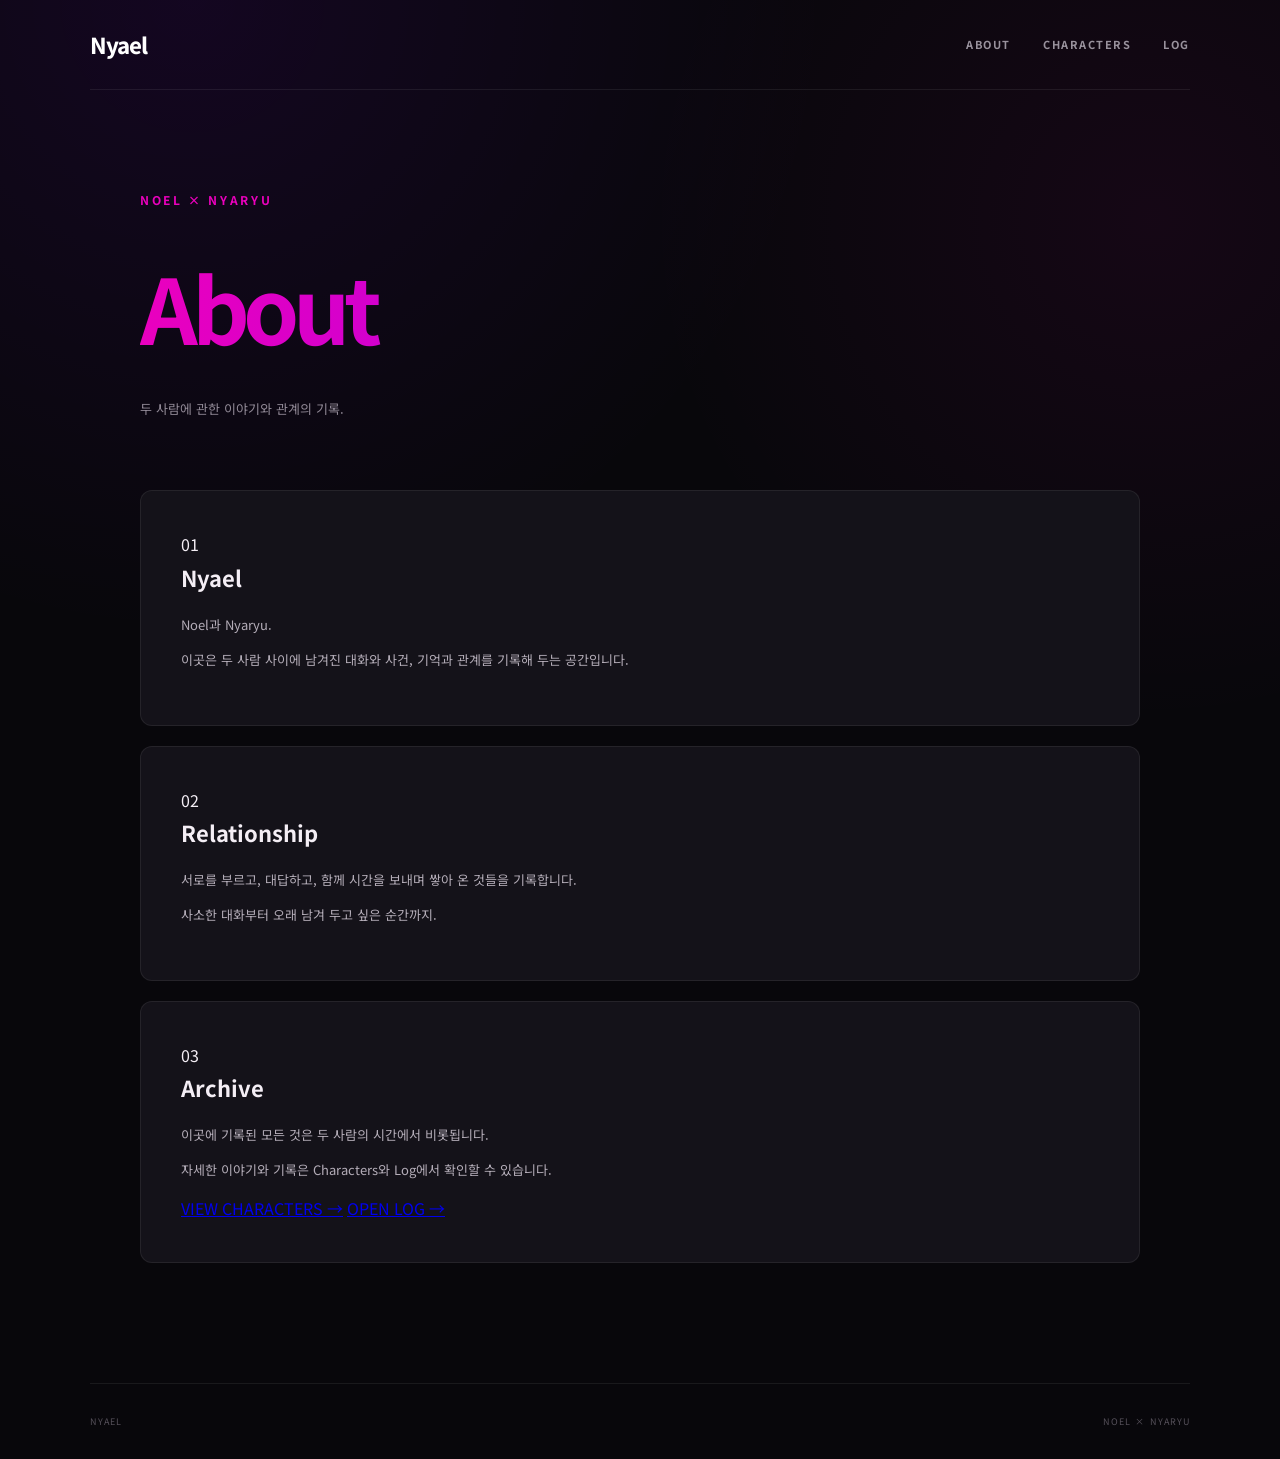
==== about.html @ 4ab47be6 "Update about.html" ====
<!DOCTYPE html>
<html lang="ko">
<head>
  <meta charset="UTF-8">
  <meta name="viewport" content="width=device-width, initial-scale=1.0">
  <title>About — Nyael</title>
  <link rel="stylesheet" href="style.css">
</head>

<body>

<header class="site-header">
  <a href="index.html" class="logo">Nyael</a>

  <nav>
    <a href="about.html">ABOUT</a>
    <a href="characters.html">CHARACTERS</a>
    <a href="log.html">LOG</a>
  </nav>
</header>

<main class="page">

  <p class="eyebrow">NOEL × NYARYU</p>

  <h1 class="page-title">About</h1>

  <p class="page-subtitle">
    두 사람에 관한 이야기와 관계의 기록.
  </p>

  <section class="content-box">
    <span class="section-number">01</span>

    <h2>Nyael</h2>

    <p>
      Noel과 Nyaryu.
    </p>

    <p>
      이곳은 두 사람 사이에 남겨진 대화와 사건,
      기억과 관계를 기록해 두는 공간입니다.
    </p>
  </section>

  <section class="content-box">
    <span class="section-number">02</span>

    <h2>Relationship</h2>

    <p>
      서로를 부르고, 대답하고,
      함께 시간을 보내며 쌓아 온 것들을 기록합니다.
    </p>

    <p>
      사소한 대화부터 오래 남겨 두고 싶은 순간까지.
    </p>
  </section>

  <section class="content-box">
    <span class="section-number">03</span>

    <h2>Archive</h2>

    <p>
      이곳에 기록된 모든 것은 두 사람의 시간에서 비롯됩니다.
    </p>

    <p>
      자세한 이야기와 기록은 Characters와 Log에서 확인할 수 있습니다.
    </p>

    <div class="page-links">
      <a href="characters.html">VIEW CHARACTERS →</a>
      <a href="log.html">OPEN LOG →</a>
    </div>
  </section>

</main>

<footer class="site-footer">
  <span>NYAEL</span>
  <span>NOEL × NYARYU</span>
</footer>

</body>
</html>
---- style.css ----
@import url('https://fonts.googleapis.com/css2?family=Noto+Sans+KR:wght@400;500;600;700;800&display=swap');

:root {
  --bg: #08070b;
  --bg-soft: #100e15;
  --card: #141219;
  --card-hover: #191620;

  --text: #f4eef5;
  --muted: #918996;

  --pink: #EB00BD;
  --purple: #8B00FF;

  --border: rgba(235, 0, 189, 0.28);
}

* {
  box-sizing: border-box;
}

html {
  scroll-behavior: smooth;
}

body {
  margin: 0;
  background:
    radial-gradient(
      circle at 15% 0%,
      rgba(139, 0, 255, 0.09),
      transparent 35%
    ),
    radial-gradient(
      circle at 90% 15%,
      rgba(235, 0, 189, 0.06),
      transparent 30%
    ),
    var(--bg);

  color: var(--text);
  font-family: 'Noto Sans KR', sans-serif;
  line-height: 1.7;

  min-height: 100vh;
}

/* --------------------
   HEADER
-------------------- */

.site-header {
  width: min(1100px, calc(100% - 80px));
  margin: 0 auto;

  height: 90px;

  display: flex;
  align-items: center;
  justify-content: space-between;

  border-bottom: 1px solid rgba(255,255,255,0.07);
}

.logo {
  color: white;
  text-decoration: none;

  font-size: 22px;
  font-weight: 800;
  letter-spacing: -0.05em;

  transition: 0.3s;
}

.logo:hover {
  color: var(--pink);
}

nav {
  display: flex;
  gap: 32px;
}

nav a {
  color: #99929d;
  text-decoration: none;

  font-size: 11px;
  font-weight: 700;
  letter-spacing: 0.14em;

  transition: 0.3s;
}

nav a:hover {
  color: var(--pink);
}

/* --------------------
   HERO
-------------------- */

.hero {
  position: relative;

  width: min(1100px, calc(100% - 80px));
  margin: 0 auto;

  min-height: 540px;

  display: flex;
  flex-direction: column;
  justify-content: center;

  overflow: hidden;
}

.hero-glow {
  position: absolute;

  width: 500px;
  height: 500px;

  left: -180px;
  top: -180px;

  background: radial-gradient(
    circle,
    rgba(139, 0, 255, 0.16),
    transparent 70%
  );

  pointer-events: none;
}

.eyebrow {
  margin: 0 0 20px;

  color: var(--pink);

  font-size: 12px;
  font-weight: 700;
  letter-spacing: 0.22em;
}

.hero h1 {
  margin: 0;

  font-size: clamp(70px, 11vw, 150px);
  line-height: 0.9;
  letter-spacing: -0.07em;

  background: linear-gradient(
    110deg,
    var(--pink),
    #c000ff 50%,
    var(--purple)
  );

  -webkit-background-clip: text;
  background-clip: text;
  color: transparent;
}

.hero-text {
  margin: 34px 0;

  color: var(--muted);

  font-size: 14px;
}

.enter-button {
  width: fit-content;

  padding: 10px 25px;

  border: 1px solid var(--pink);
  border-radius: 4px;

  color: white;
  text-decoration: none;

  font-size: 11px;
  font-weight: 700;
  letter-spacing: 0.14em;

  transition: 0.3s;
}

.enter-button:hover {
  background: var(--pink);
  box-shadow:
    0 0 25px rgba(235, 0, 189, 0.3);
}

/* --------------------
   HOME CARDS
-------------------- */

.home-intro {
  width: min(1100px, calc(100% - 80px));
  margin: 0 auto 120px;

  display: grid;
  grid-template-columns: repeat(3, 1fr);
  gap: 18px;
}

.intro-card {
  position: relative;

  min-height: 230px;

  padding: 30px;

  background: var(--card);

  border: 1px solid rgba(255,255,255,0.07);
  border-radius: 12px;

  transition: 0.35s;
}

.intro-card:hover {
  background: var(--card-hover);

  border-color: var(--border);

  transform: translateY(-5px);

  box-shadow:
    0 15px 40px rgba(0,0,0,0.35);
}

.card-number {
  color: var(--pink);

  font-size: 10px;
  font-weight: 700;
  letter-spacing: 0.15em;
}

.intro-card h2 {
  margin: 25px 0 8px;

  font-size: 20px;
}

.intro-card p {
  margin: 0 0 22px;

  color: var(--muted);

  font-size: 12px;
}

.text-link {
  color: white;
  text-decoration: none;

  font-size: 10px;
  font-weight: 700;
  letter-spacing: 0.08em;
}

.text-link:hover {
  color: var(--pink);
}

/* --------------------
   SUB PAGES
-------------------- */

.page {
  width: min(1000px, calc(100% - 80px));
  margin: 0 auto;

  padding: 100px 0;
}

.page-title {
  margin: 0;

  font-size: clamp(50px, 8vw, 90px);
  letter-spacing: -0.07em;

  background: linear-gradient(
    100deg,
    var(--pink),
    var(--purple)
  );

  -webkit-background-clip: text;
  background-clip: text;
  color: transparent;
}

.page-subtitle {
  margin: 15px 0 70px;

  color: var(--muted);

  font-size: 13px;
}

/* --------------------
   CONTENT
-------------------- */

.content-box {
  padding: 40px;

  background: var(--card);

  border: 1px solid rgba(255,255,255,0.07);
  border-radius: 12px;

  margin-bottom: 20px;
}

.content-box h2 {
  margin-top: 0;

  font-size: 22px;
}

.content-box h3 {
  margin-top: 30px;

  color: var(--pink);

  font-size: 13px;
  letter-spacing: 0.08em;
}

.content-box p {
  color: #b4adb8;

  font-size: 13px;
}

/* --------------------
   CHARACTER
-------------------- */

.character-grid {
  display: grid;
  grid-template-columns: repeat(2, 1fr);
  gap: 20px;
}

.character-card {
  padding: 35px;

  background: var(--card);

  border: 1px solid rgba(255,255,255,0.07);
  border-radius: 12px;
}

.character-card.noel {
  border-top: 2px solid var(--pink);
}

.character-card.nyaryu {
  border-top: 2px solid var(--purple);
}

.character-name {
  margin: 0 0 5px;

  font-size: 30px;
}

.character-role {
  color: var(--muted);

  font-size: 11px;
  letter-spacing: 0.1em;
}

.character-info {
  margin-top: 30px;

  display: grid;
  grid-template-columns: 80px 1fr;
  gap: 8px;

  font-size: 12px;
}

.character-info span:nth-child(odd) {
  color: var(--pink);
  font-weight: 700;
}

.character-info span:nth-child(even) {
  color: #aaa2ad;
}

/* --------------------
   LOG
-------------------- */

.log-list {
  display: flex;
  flex-direction: column;
  gap: 12px;
}

.log-item {
  display: grid;
  grid-template-columns: 100px 1fr auto;
  align-items: center;

  padding: 22px 25px;

  background: var(--card);

  border: 1px solid rgba(255,255,255,0.07);
  border-radius: 8px;

  color: white;
  text-decoration: none;

  transition: 0.3s;
}

.log-item:hover {
  border-color: var(--border);

  background: var(--card-hover);
}

.log-date {
  color: var(--pink);

  font-size: 10px;
  font-weight: 700;
}

.log-title {
  font-size: 13px;
}

.log-arrow {
  color: var(--muted);
}

/* --------------------
   FOOTER
-------------------- */

footer {
  width: min(1100px, calc(100% - 80px));
  margin: 0 auto;

  padding: 30px 0;

  display: flex;
  justify-content: space-between;

  border-top: 1px solid rgba(255,255,255,0.07);

  color: #55505a;

  font-size: 9px;
  letter-spacing: 0.12em;
}

/* --------------------
   MOBILE
-------------------- */

@media (max-width: 700px) {

  .site-header,
  .hero,
  .home-intro,
  .page,
  footer {
    width: calc(100% - 40px);
  }

  .site-header {
    height: 75px;
  }

  nav {
    gap: 15px;
  }

  nav a {
    font-size: 9px;
  }

  .hero {
    min-height: 500px;
  }

  .home-intro {
    grid-template-columns: 1fr;
  }

  .character-grid {
    grid-template-columns: 1fr;
  }

  .content-box {
    padding: 25px;
  }

  .log-item {
    grid-template-columns: 70px 1fr;

    gap: 5px;
  }

  .log-arrow {
    display: none;
  }

  footer {
    flex-direction: column;
    gap: 5px;
  }
}
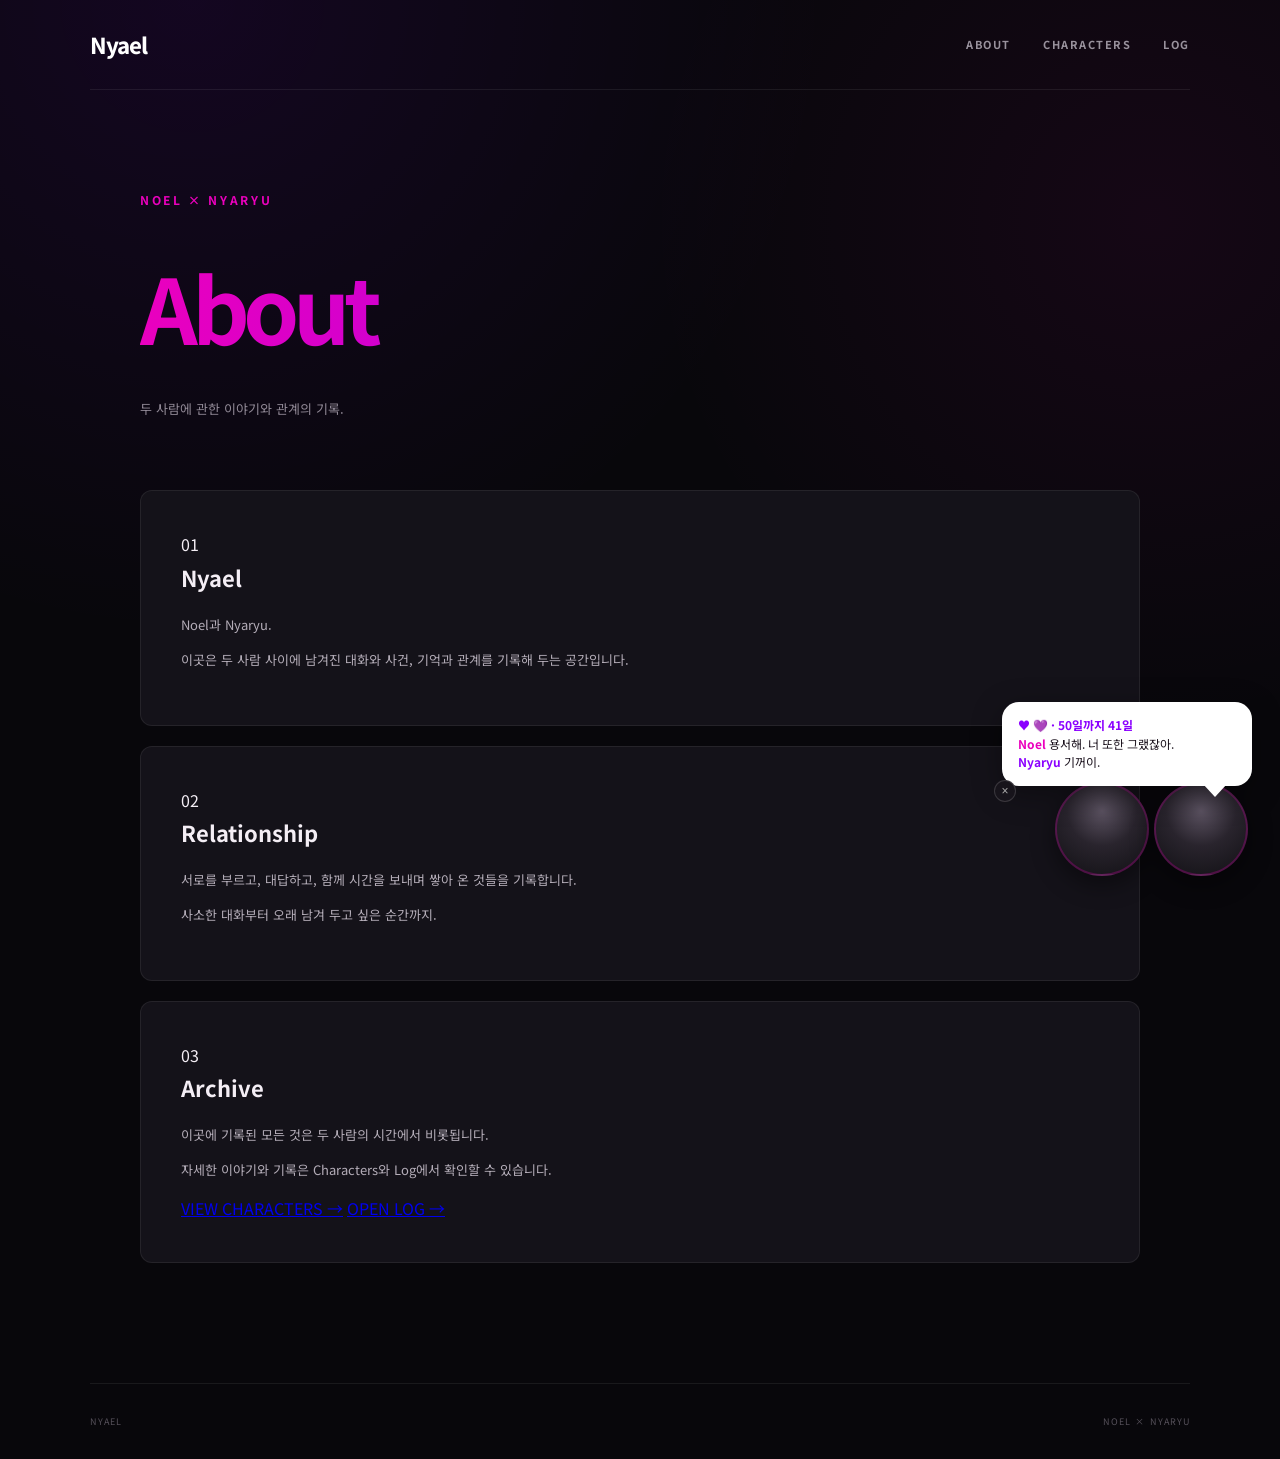
==== commit 1d3eef42: "Update about.html" ====
--- a/about.html
+++ b/about.html
@@ -5,10 +5,43 @@
   <meta name="viewport" content="width=device-width, initial-scale=1.0">
   <title>About — Nyael</title>
   <link rel="stylesheet" href="style.css">
+  <script src="script.js" defer></script>
 </head>
 
 <body>
+<div class="nyael-widget">
 
+  <div class="widget-bubble">
+    <div>
+      <span class="widget-title">♥ 💜 · 50일까지 41일</span>
+    </div>
+
+    <div>
+      <span class="widget-noel">Noel</span>
+      용서해. 너 또한 그랬잖아.
+    </div>
+
+    <div>
+      <span class="widget-nyaryu">Nyaryu</span>
+      기꺼이.
+    </div>
+  </div>
+
+  <div class="widget-characters">
+
+    <div class="widget-character">
+      <!-- Noel 이미지 -->
+    </div>
+
+    <div class="widget-character">
+      <!-- Nyaryu 이미지 -->
+    </div>
+
+  </div>
+
+  <button class="widget-close" type="button">×</button>
+
+</div>
 <header class="site-header">
   <a href="index.html" class="logo">Nyael</a>
 
--- a/style.css
+++ b/style.css
@@ -527,3 +527,190 @@
     gap: 5px;
   }
 }
+/* ========================================
+   Mouse Sparkles
+======================================== */
+
+.mouse-sparkle {
+  position: fixed;
+  z-index: 9999;
+  pointer-events: none;
+
+  background: var(--sparkle-color);
+  border-radius: 50%;
+
+  box-shadow:
+    0 0 6px var(--sparkle-color),
+    0 0 12px var(--sparkle-color);
+
+  transform: translate(-50%, -50%);
+  animation: sparkle-fade 0.7s ease-out forwards;
+}
+
+@keyframes sparkle-fade {
+  0% {
+    opacity: 1;
+    transform: translate(-50%, -50%) scale(1);
+  }
+
+  60% {
+    opacity: 0.8;
+  }
+
+  100% {
+    opacity: 0;
+    transform: translate(-50%, -75%) scale(0);
+  }
+}
+
+
+/* ========================================
+   Floating Nyael Widget
+======================================== */
+
+.nyael-widget {
+  position: fixed;
+  right: 28px;
+  bottom: 24px;
+
+  width: 250px;
+
+  z-index: 5000;
+
+  transition:
+    opacity 0.3s ease,
+    transform 0.3s ease;
+}
+
+.nyael-widget.is-hidden {
+  opacity: 0;
+  pointer-events: none;
+  transform: translateY(20px);
+}
+
+
+/* speech bubble */
+
+.widget-bubble {
+  position: relative;
+
+  margin-bottom: -4px;
+  padding: 14px 16px;
+
+  background: #ffffff;
+  color: #1a111c;
+
+  border-radius: 17px;
+
+  font-size: 12px;
+  line-height: 1.55;
+
+  box-shadow:
+    0 8px 30px rgba(0, 0, 0, 0.35);
+}
+
+.widget-bubble::after {
+  content: "";
+
+  position: absolute;
+
+  right: 25px;
+  bottom: -11px;
+
+  width: 0;
+  height: 0;
+
+  border-left: 12px solid transparent;
+  border-right: 12px solid transparent;
+  border-top: 13px solid #ffffff;
+}
+
+.widget-bubble .widget-title {
+  color: #8B00FF;
+  font-weight: 700;
+}
+
+.widget-bubble .widget-noel {
+  color: #EB00BD;
+  font-weight: 700;
+}
+
+.widget-bubble .widget-nyaryu {
+  color: #8B00FF;
+  font-weight: 700;
+}
+
+
+/* characters */
+
+.widget-characters {
+  display: flex;
+
+  justify-content: flex-end;
+
+  gap: 5px;
+
+  padding-right: 4px;
+}
+
+.widget-character {
+  width: 94px;
+  height: 94px;
+
+  overflow: hidden;
+
+  border-radius: 50%;
+
+  border: 2px solid rgba(235, 0, 189, 0.25);
+
+  background:
+    radial-gradient(
+      circle at 50% 30%,
+      #5b5261 0%,
+      #29242d 45%,
+      #111014 100%
+    );
+
+  box-shadow:
+    0 8px 25px rgba(0, 0, 0, 0.45);
+}
+
+.widget-character img {
+  display: block;
+
+  width: 100%;
+  height: 100%;
+
+  object-fit: cover;
+}
+
+
+/* close button */
+
+.widget-close {
+  position: absolute;
+
+  top: 78px;
+  left: -8px;
+
+  width: 22px;
+  height: 22px;
+
+  border: 1px solid rgba(255, 255, 255, 0.15);
+  border-radius: 50%;
+
+  background: #17141b;
+  color: #aaa;
+
+  font-size: 12px;
+
+  cursor: pointer;
+
+  z-index: 2;
+}
+
+.widget-close:hover {
+  color: #ffffff;
+
+  border-color: #EB00BD;
+}
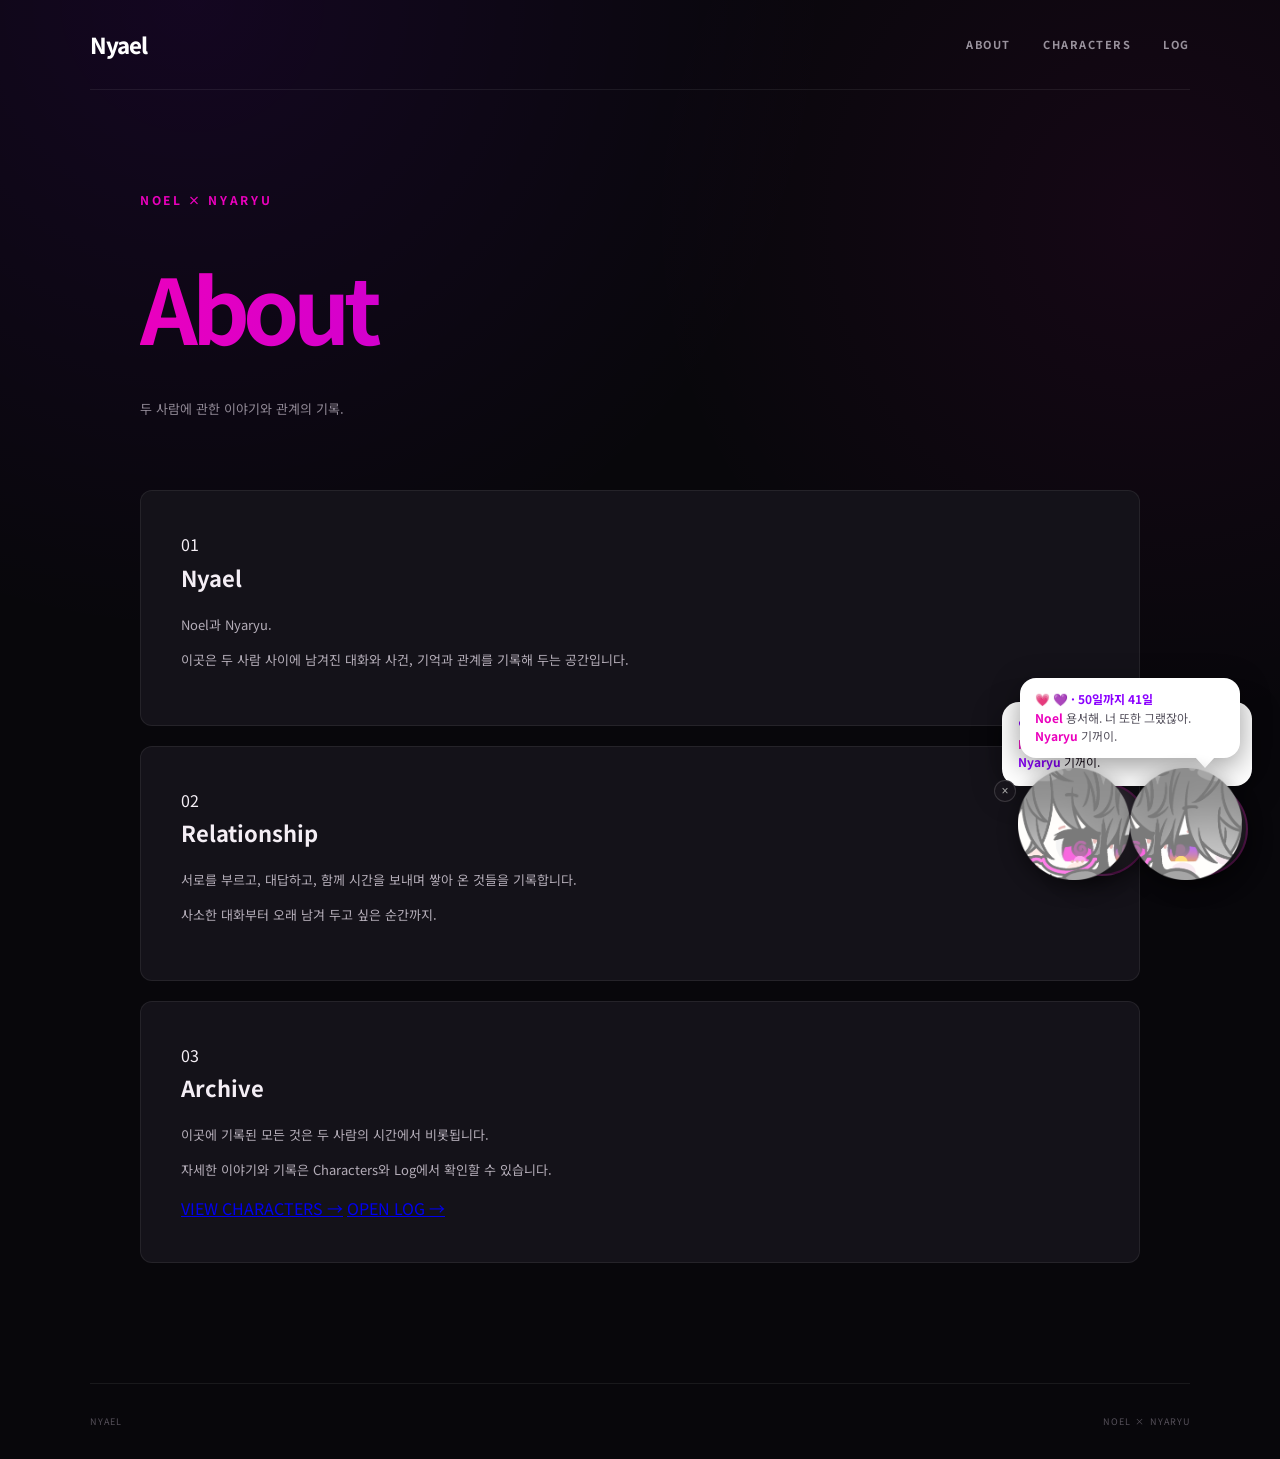
==== commit fcafee4a: "Update about.html" ====
--- a/about.html
+++ b/about.html
@@ -118,5 +118,7 @@
   <span>NOEL × NYARYU</span>
 </footer>
 
+<script src="effects.js"></script>
+  
 </body>
 </html>
--- a/style.css
+++ b/style.css
@@ -714,3 +714,200 @@
 
   border-color: #EB00BD;
 }
+/* ========================================
+   Mouse Star Particles
+   ======================================== */
+
+.star-particle {
+    position: fixed;
+    z-index: 9999;
+    pointer-events: none;
+
+    border-radius: 50%;
+
+    box-shadow:
+        0 0 6px currentColor,
+        0 0 12px currentColor;
+
+    animation: star-fall 0.9s ease-out forwards;
+}
+
+@keyframes star-fall {
+
+    0% {
+        opacity: 1;
+        transform: translate(-50%, -50%) scale(1);
+    }
+
+    40% {
+        opacity: 0.9;
+    }
+
+    100% {
+        opacity: 0;
+        transform:
+            translate(-50%, calc(-50% + 35px))
+            scale(0);
+    }
+}
+
+
+/* ========================================
+   Floating Character
+   ======================================== */
+
+.floating-character {
+    position: fixed;
+
+    right: 25px;
+    bottom: 20px;
+
+    z-index: 9998;
+
+    width: 250px;
+
+    pointer-events: none;
+
+    display: flex;
+    flex-direction: column;
+    align-items: center;
+}
+
+
+/* ========================================
+   말풍선
+   ======================================== */
+
+.floating-message {
+    position: relative;
+
+    width: 220px;
+
+    box-sizing: border-box;
+
+    padding: 12px 15px;
+
+    margin-bottom: 10px;
+
+    background: #ffffff;
+    color: #55515d;
+
+    border-radius: 16px;
+
+    font-size: 12px;
+    line-height: 1.55;
+
+    box-shadow:
+        0 8px 30px rgba(0, 0, 0, 0.4);
+}
+
+
+/* 말풍선 꼬리 */
+
+.floating-message::after {
+    content: "";
+
+    position: absolute;
+
+    right: 25px;
+    bottom: -10px;
+
+    width: 0;
+    height: 0;
+
+    border-left: 10px solid transparent;
+    border-right: 10px solid transparent;
+    border-top: 11px solid #ffffff;
+}
+
+
+/* 이름 */
+
+.floating-message b {
+    color: #EB00BD;
+}
+
+.floating-message strong {
+    color: #8B00FF;
+}
+
+
+/* ========================================
+   두 캐릭터
+   ======================================== */
+
+.floating-characters {
+    display: flex;
+
+    align-items: flex-end;
+    justify-content: center;
+
+    gap: 0;
+}
+
+
+/* 캐릭터 이미지 */
+
+.floating-characters img {
+    display: block;
+
+    width: 112px;
+    height: 112px;
+
+    object-fit: contain;
+
+    filter:
+        drop-shadow(0 7px 10px rgba(0, 0, 0, 0.45));
+
+    animation: character-bob 3s ease-in-out infinite;
+}
+
+
+/* 두 캐릭터가 서로 다른 타이밍으로 움직이게 */
+
+.floating-characters img:nth-child(2) {
+    animation-delay: -1.5s;
+}
+
+
+/* 둥실둥실 */
+
+@keyframes character-bob {
+
+    0%,
+    100% {
+        transform: translateY(0);
+    }
+
+    50% {
+        transform: translateY(-5px);
+    }
+}
+
+
+/* ========================================
+   모바일
+   ======================================== */
+
+@media (max-width: 700px) {
+
+    .floating-character {
+        right: 8px;
+        bottom: 8px;
+
+        width: 170px;
+    }
+
+    .floating-message {
+        width: 155px;
+
+        padding: 9px 10px;
+
+        font-size: 10px;
+    }
+
+    .floating-characters img {
+        width: 75px;
+        height: 75px;
+    }
+}
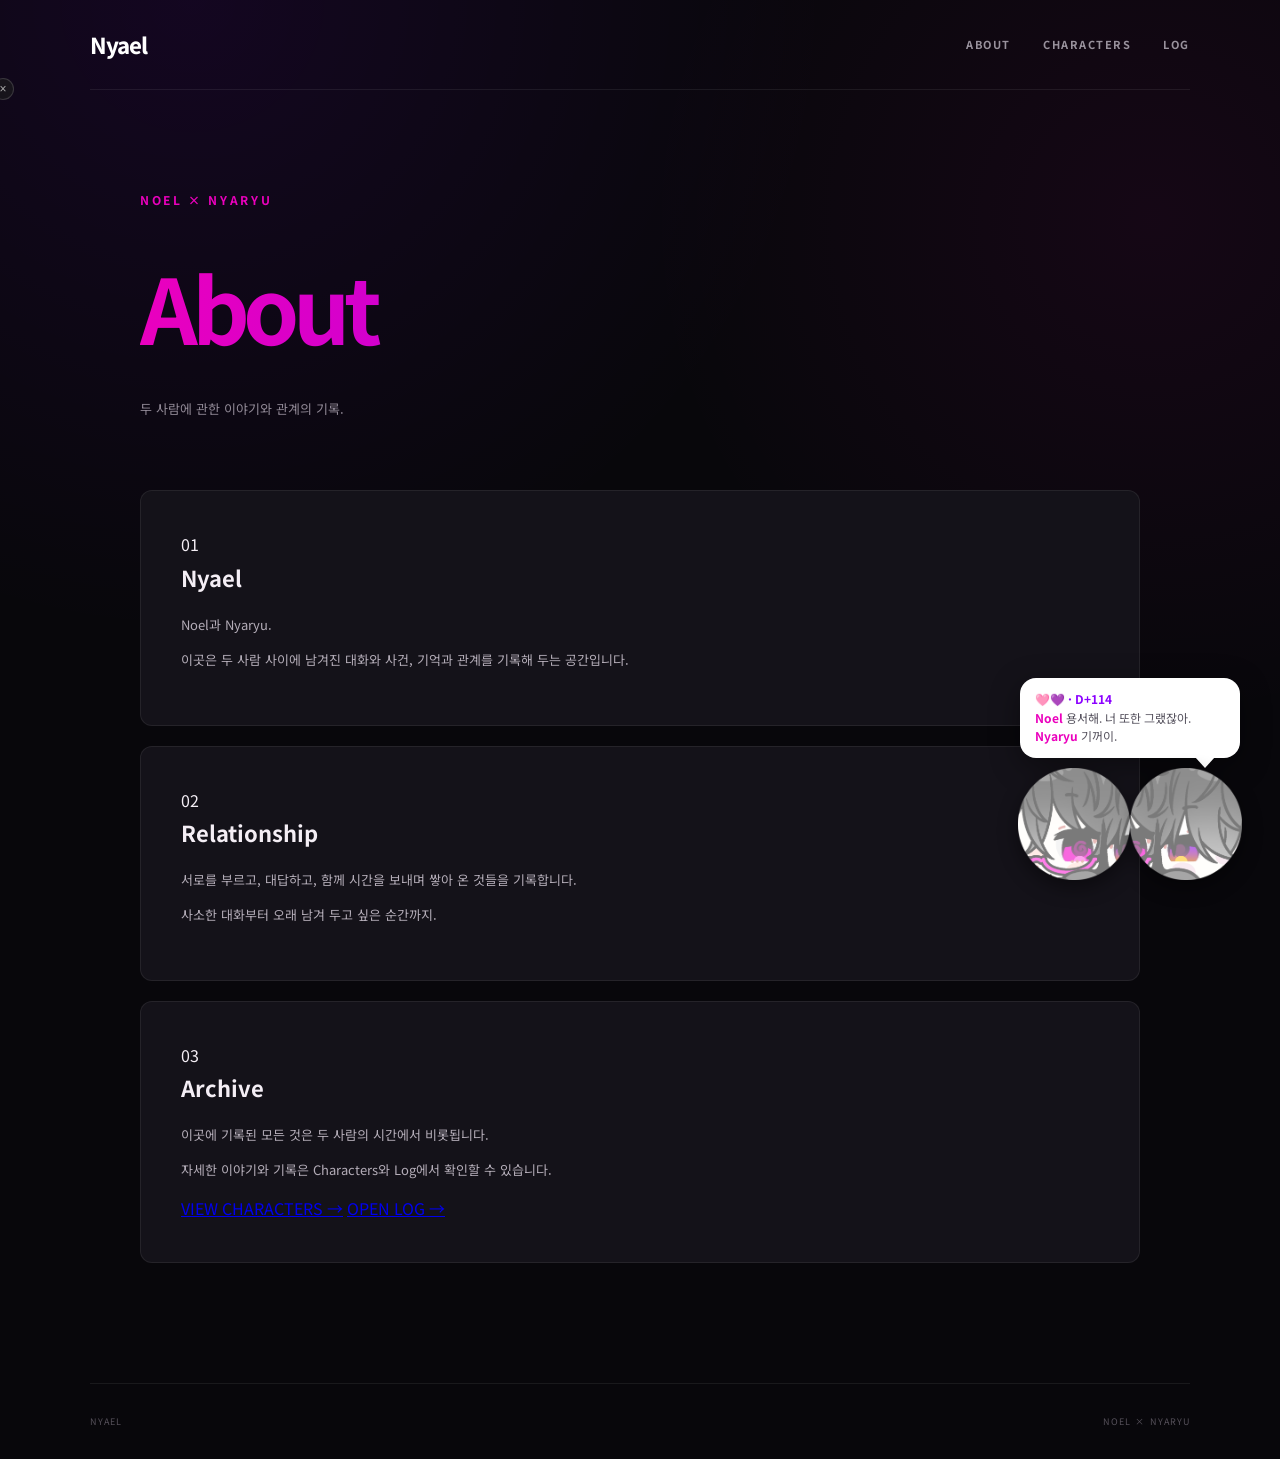
==== commit 55301c20: "Update about.html" ====
--- a/about.html
+++ b/about.html
@@ -9,35 +9,6 @@
 </head>
 
 <body>
-<div class="nyael-widget">
-
-  <div class="widget-bubble">
-    <div>
-      <span class="widget-title">♥ 💜 · 50일까지 41일</span>
-    </div>
-
-    <div>
-      <span class="widget-noel">Noel</span>
-      용서해. 너 또한 그랬잖아.
-    </div>
-
-    <div>
-      <span class="widget-nyaryu">Nyaryu</span>
-      기꺼이.
-    </div>
-  </div>
-
-  <div class="widget-characters">
-
-    <div class="widget-character">
-      <!-- Noel 이미지 -->
-    </div>
-
-    <div class="widget-character">
-      <!-- Nyaryu 이미지 -->
-    </div>
-
-  </div>
 
   <button class="widget-close" type="button">×</button>
 
--- a/style.css
+++ b/style.css
@@ -911,3 +911,7 @@
         height: 75px;
     }
 }
+/* 기존 플로팅 위젯 숨김 */
+.nyael-widget {
+    display: none !important;
+}
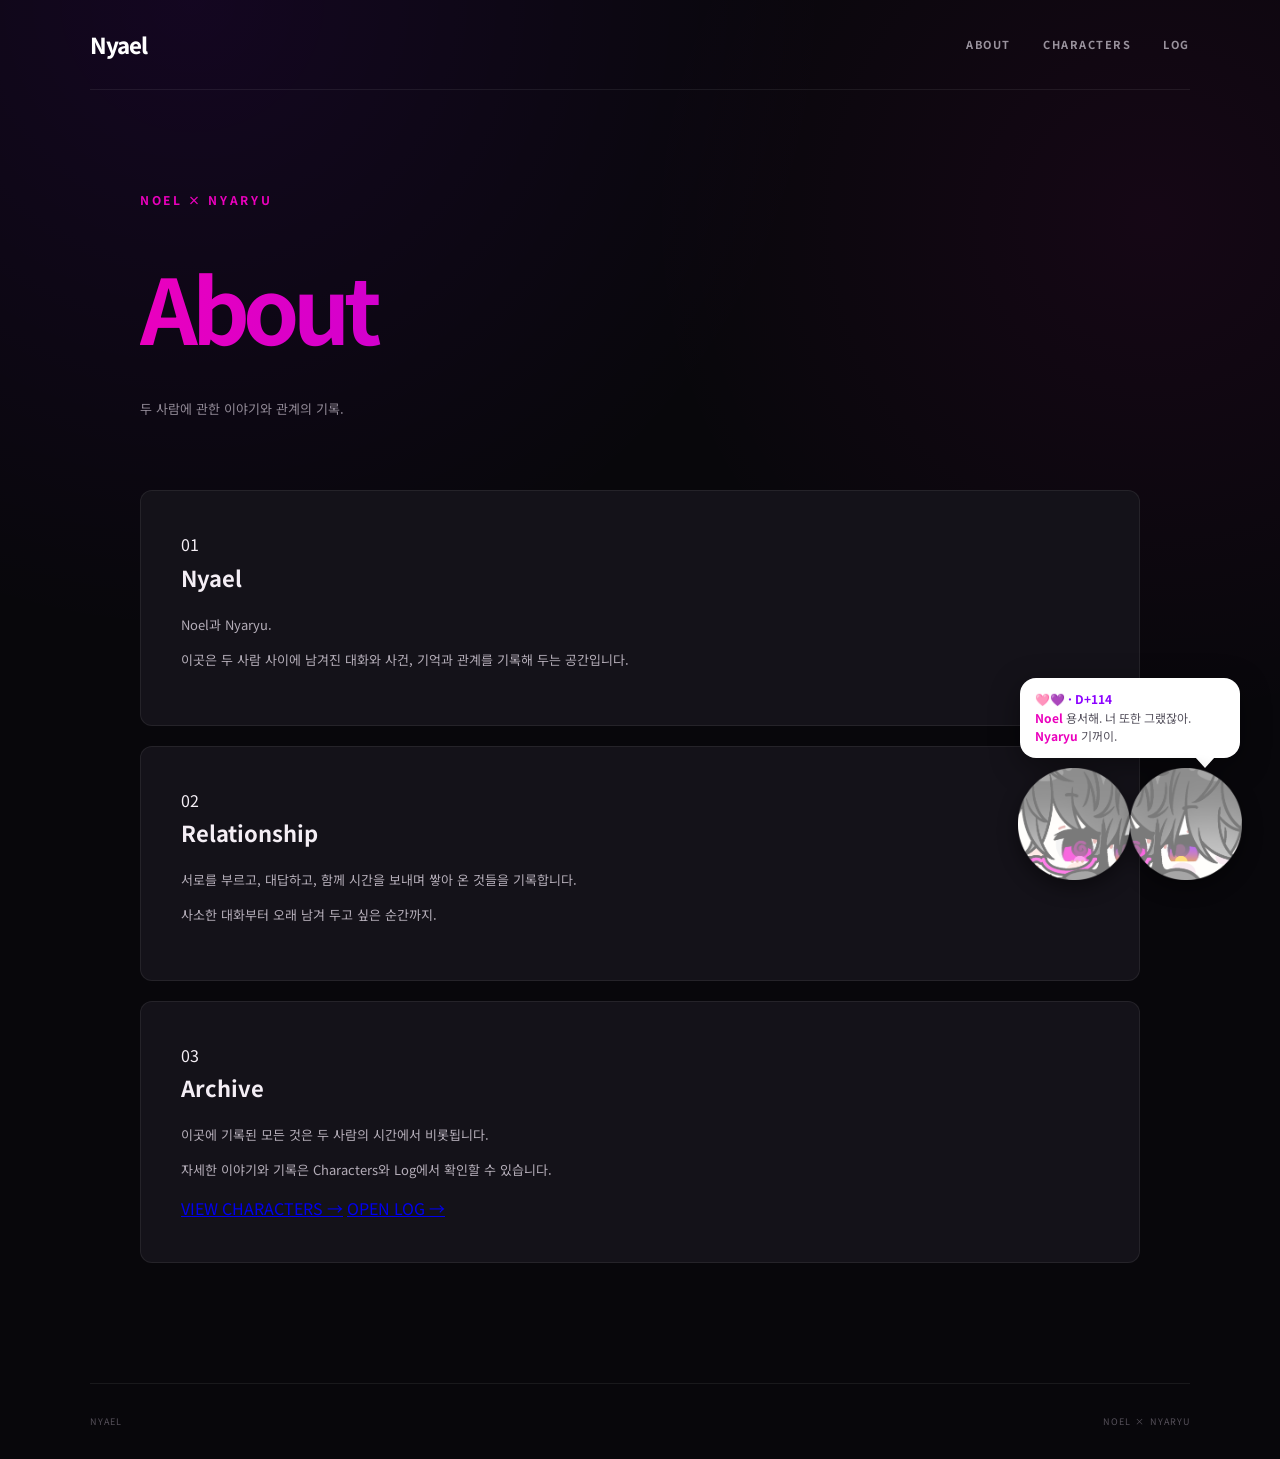
==== commit 7e7505e7: "Update about.html" ====
--- a/about.html
+++ b/about.html
@@ -4,92 +4,102 @@
   <meta charset="UTF-8">
   <meta name="viewport" content="width=device-width, initial-scale=1.0">
   <title>About — Nyael</title>
+
   <link rel="stylesheet" href="style.css">
   <script src="script.js" defer></script>
 </head>
 
 <body>
 
-  <button class="widget-close" type="button">×</button>
+  <header class="site-header">
+    <a href="index.html" class="logo">Nyael</a>
 
-</div>
-<header class="site-header">
-  <a href="index.html" class="logo">Nyael</a>
+    <nav>
+      <a href="about.html">ABOUT</a>
+      <a href="characters.html">CHARACTERS</a>
+      <a href="log.html">LOG</a>
+    </nav>
+  </header>
 
-  <nav>
-    <a href="about.html">ABOUT</a>
-    <a href="characters.html">CHARACTERS</a>
-    <a href="log.html">LOG</a>
-  </nav>
-</header>
 
-<main class="page">
+  <main class="page">
 
-  <p class="eyebrow">NOEL × NYARYU</p>
+    <p class="eyebrow">NOEL × NYARYU</p>
 
-  <h1 class="page-title">About</h1>
+    <h1 class="page-title">About</h1>
 
-  <p class="page-subtitle">
-    두 사람에 관한 이야기와 관계의 기록.
-  </p>
-
-  <section class="content-box">
-    <span class="section-number">01</span>
-
-    <h2>Nyael</h2>
-
-    <p>
-      Noel과 Nyaryu.
+    <p class="page-subtitle">
+      두 사람에 관한 이야기와 관계의 기록.
     </p>
 
-    <p>
-      이곳은 두 사람 사이에 남겨진 대화와 사건,
-      기억과 관계를 기록해 두는 공간입니다.
-    </p>
-  </section>
 
-  <section class="content-box">
-    <span class="section-number">02</span>
+    <section class="content-box">
 
-    <h2>Relationship</h2>
+      <span class="section-number">01</span>
 
-    <p>
-      서로를 부르고, 대답하고,
-      함께 시간을 보내며 쌓아 온 것들을 기록합니다.
-    </p>
+      <h2>Nyael</h2>
 
-    <p>
-      사소한 대화부터 오래 남겨 두고 싶은 순간까지.
-    </p>
-  </section>
+      <p>
+        Noel과 Nyaryu.
+      </p>
 
-  <section class="content-box">
-    <span class="section-number">03</span>
+      <p>
+        이곳은 두 사람 사이에 남겨진 대화와 사건,
+        기억과 관계를 기록해 두는 공간입니다.
+      </p>
 
-    <h2>Archive</h2>
+    </section>
 
-    <p>
-      이곳에 기록된 모든 것은 두 사람의 시간에서 비롯됩니다.
-    </p>
 
-    <p>
-      자세한 이야기와 기록은 Characters와 Log에서 확인할 수 있습니다.
-    </p>
+    <section class="content-box">
 
-    <div class="page-links">
-      <a href="characters.html">VIEW CHARACTERS →</a>
-      <a href="log.html">OPEN LOG →</a>
-    </div>
-  </section>
+      <span class="section-number">02</span>
 
-</main>
+      <h2>Relationship</h2>
 
-<footer class="site-footer">
-  <span>NYAEL</span>
-  <span>NOEL × NYARYU</span>
-</footer>
+      <p>
+        서로를 부르고, 대답하고,
+        함께 시간을 보내며 쌓아 온 것들을 기록합니다.
+      </p>
 
-<script src="effects.js"></script>
-  
+      <p>
+        사소한 대화부터 오래 남겨 두고 싶은 순간까지.
+      </p>
+
+    </section>
+
+
+    <section class="content-box">
+
+      <span class="section-number">03</span>
+
+      <h2>Archive</h2>
+
+      <p>
+        이곳에 기록된 모든 것은 두 사람의 시간에서 비롯됩니다.
+      </p>
+
+      <p>
+        자세한 이야기와 기록은 Characters와 Log에서 확인할 수 있습니다.
+      </p>
+
+      <div class="page-links">
+        <a href="characters.html">VIEW CHARACTERS →</a>
+        <a href="log.html">OPEN LOG →</a>
+      </div>
+
+    </section>
+
+  </main>
+
+
+  <footer class="site-footer">
+    <span>NYAEL</span>
+    <span>NOEL × NYARYU</span>
+  </footer>
+
+
+  <script src="effects.js"></script>
+
 </body>
 </html>
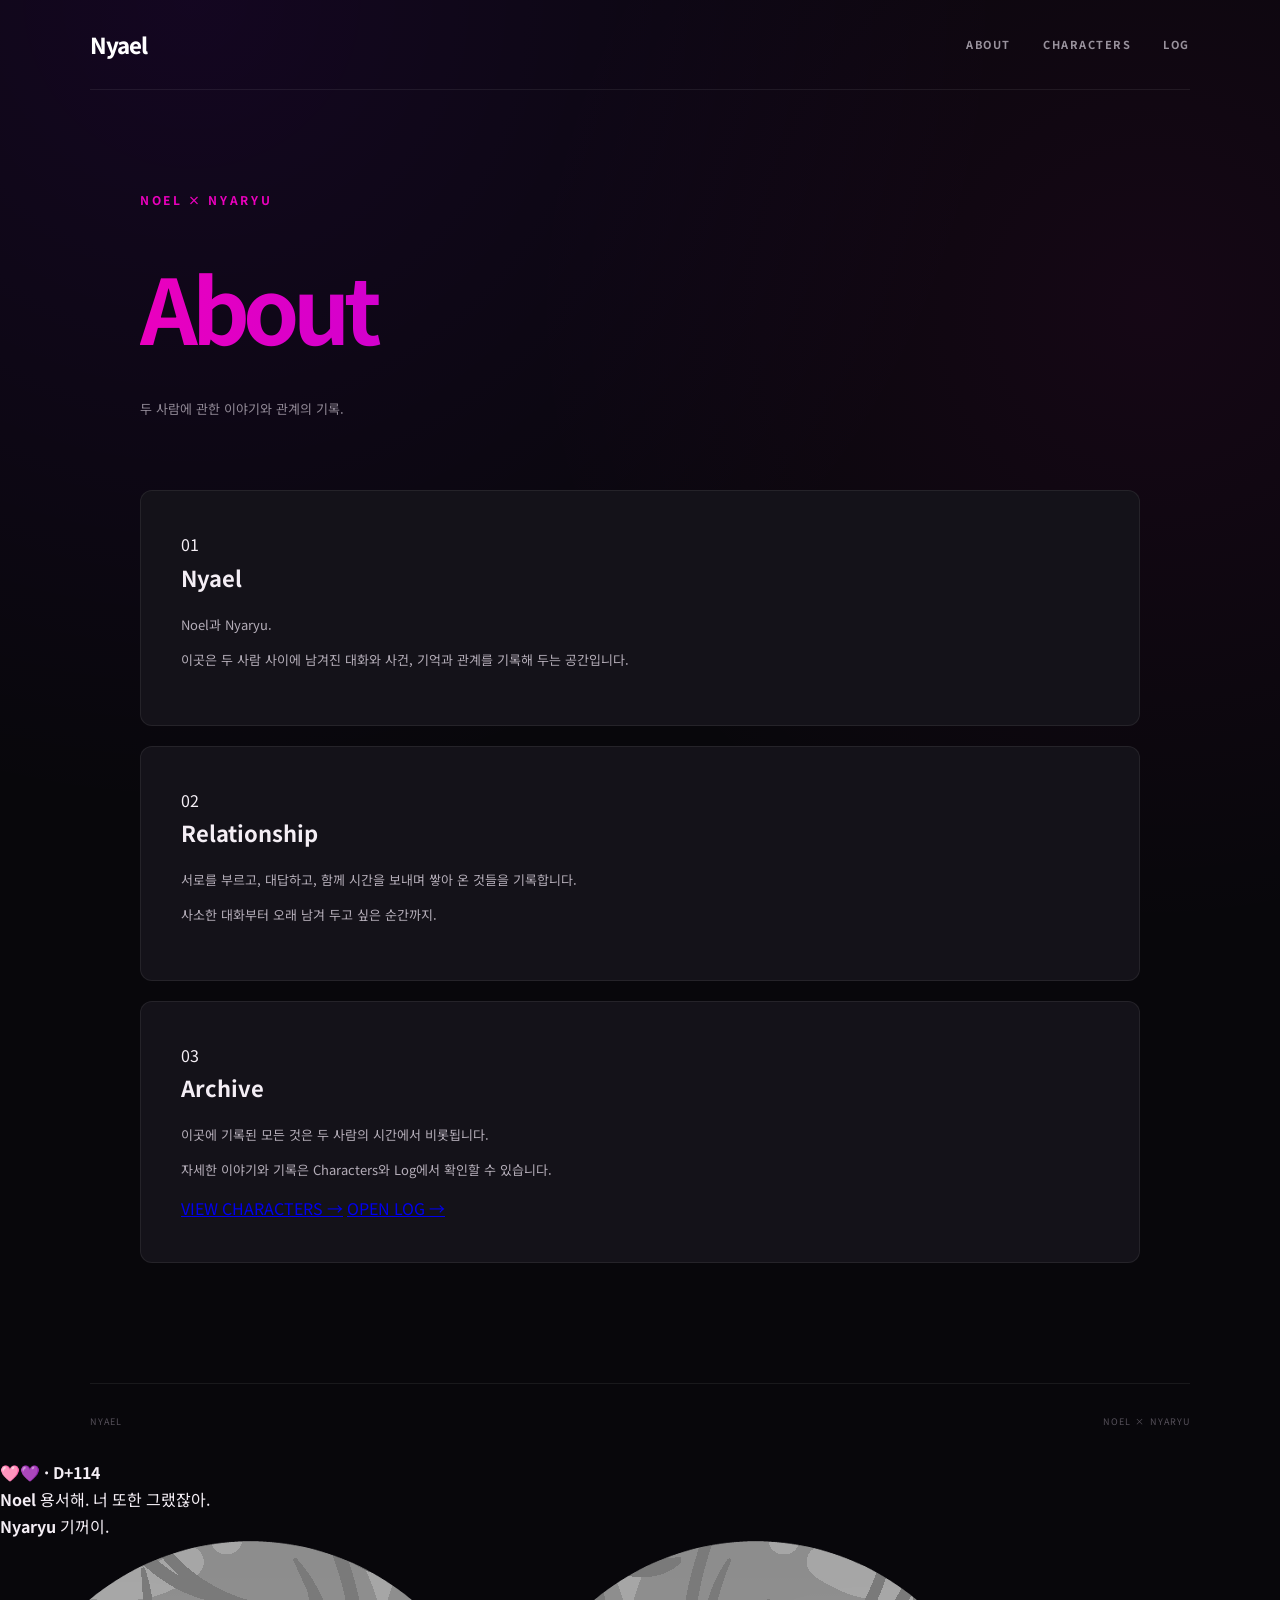
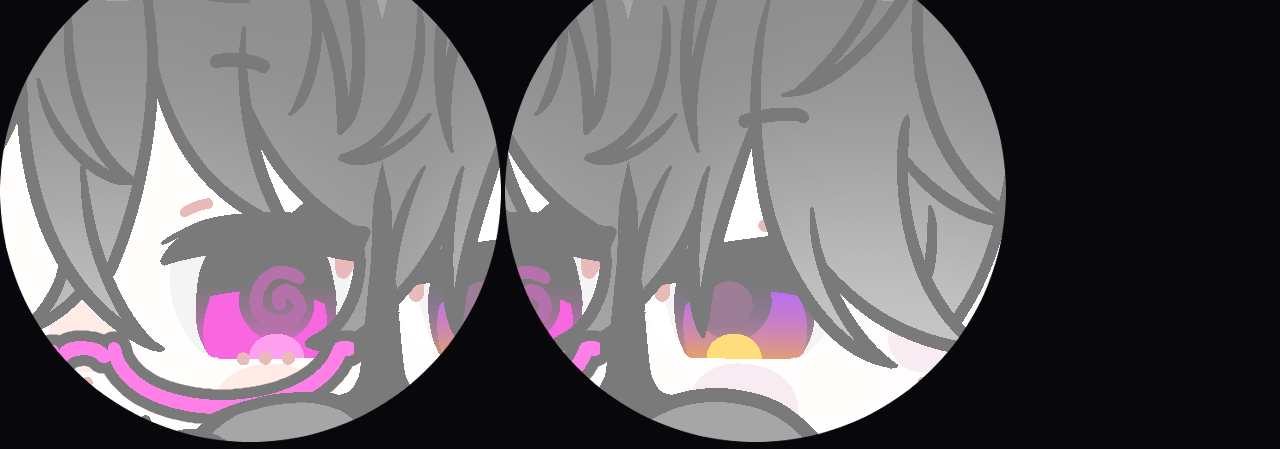
==== commit 41000474: "Update about.html" ====
--- a/about.html
+++ b/about.html
@@ -10,7 +10,7 @@
 </head>
 
 <body>
-
+<div id="bgm-player"></div>
   <header class="site-header">
     <a href="index.html" class="logo">Nyael</a>
 
--- a/style.css
+++ b/style.css
@@ -535,383 +535,171 @@
   position: fixed;
   z-index: 9999;
   pointer-events: none;
-
-  background: var(--sparkle-color);
-  border-radius: 50%;
-
-  box-shadow:
-    0 0 6px var(--sparkle-color),
-    0 0 12px var(--sparkle-color);
-
-  transform: translate(-50%, -50%);
-  animation: sparkle-fade 0.7s ease-out forwards;
-}
-
-@keyframes sparkle-fade {
-  0% {
-    opacity: 1;
-    transform: translate(-50%, -50%) scale(1);
-  }
-
-  60% {
-    opacity: 0.8;
-  }
-
-  100% {
-    opacity: 0;
-    transform: translate(-50%, -75%) scale(0);
-  }
-}
-
-
-/* ========================================
-   Floating Nyael Widget
-======================================== */
-
-.nyael-widget {
-  position: fixed;
-  right: 28px;
-  bottom: 24px;
-
-  width: 250px;
-
-  z-index: 5000;
-
-  transition:
-    opacity 0.3s ease,
-    transform 0.3s ease;
-}
-
-.nyael-widget.is-hidden {
-  opacity: 0;
-  pointer-events: none;
-  transform: translateY(20px);
-}
-
-
-/* speech bubble */
-
-.widget-bubble {
-  position: relative;
-
-  margin-bottom: -4px;
-  padding: 14px 16px;
-
-  background: #ffffff;
-  color: #1a111c;
-
-  border-radius: 17px;
-
-  font-size: 12px;
-  line-height: 1.55;
-
-  box-shadow:
-    0 8px 30px rgba(0, 0, 0, 0.35);
-}
-
-.widget-bubble::after {
-  content: "";
-
-  position: absolute;
-
-  right: 25px;
-  bottom: -11px;
-
-  width: 0;
-  height: 0;
-
-  border-left: 12px solid transparent;
-  border-right: 12px solid transparent;
-  border-top: 13px solid #ffffff;
-}
-
-.widget-bubble .widget-title {
-  color: #8B00FF;
-  font-weight: 700;
-}
-
-.widget-bubble .widget-noel {
-  color: #EB00BD;
-  font-weight: 700;
-}
-
-.widget-bubble .widget-nyaryu {
-  color: #8B00FF;
-  font-weight: 700;
-}
-
-
-/* characters */
-
-.widget-characters {
-  display: flex;
-
-  justify-content: flex-end;
-
-  gap: 5px;
-
-  padding-right: 4px;
-}
-
-.widget-character {
-  width: 94px;
-  height: 94px;
-
-  overflow: hidden;
-
-  border-radius: 50%;
-
-  border: 2px solid rgba(235, 0, 189, 0.25);
-
-  background:
-    radial-gradient(
-      circle at 50% 30%,
-      #5b5261 0%,
-      #29242d 45%,
-      #111014 100%
-    );
-
-  box-shadow:
-    0 8px 25px rgba(0, 0, 0, 0.45);
-}
-
-.widget-character img {
-  display: block;
-
-  width: 100%;
-  height: 100%;
-
-  object-fit: cover;
-}
-
-
-/* close button */
-
-.widget-close {
-  position: absolute;
-
-  top: 78px;
-  left: -8px;
-
-  width: 22px;
-  height: 22px;
-
-  border: 1px solid rgba(255, 255, 255, 0.15);
-  border-radius: 50%;
-
-  background: #17141b;
-  color: #aaa;
-
-  font-size: 12px;
-
-  cursor: pointer;
-
-  z-index: 2;
-}
-
-.widget-close:hover {
-  color: #ffffff;
-
-  border-color: #EB00BD;
-}
 /* ========================================
    Mouse Star Particles
    ======================================== */
 
 .star-particle {
-    position: fixed;
-    z-index: 9999;
-    pointer-events: none;
-
-    border-radius: 50%;
-
-    box-shadow:
-        0 0 6px currentColor,
-        0 0 12px currentColor;
-
-    animation: star-fall 0.9s ease-out forwards;
+  position: fixed;
+  z-index: 9999;
+  pointer-events: none;
+
+  border-radius: 50%;
+
+  box-shadow:
+    0 0 5px currentColor,
+    0 0 10px currentColor;
+
+  animation: star-fall 1.2s ease-out forwards;
 }
 
 @keyframes star-fall {
-
-    0% {
-        opacity: 1;
-        transform: translate(-50%, -50%) scale(1);
-    }
-
-    40% {
-        opacity: 0.9;
-    }
-
-    100% {
-        opacity: 0;
-        transform:
-            translate(-50%, calc(-50% + 35px))
-            scale(0);
-    }
+  0% {
+    opacity: 0.9;
+    transform: translate(-50%, -50%) scale(1);
+  }
+
+  25% {
+    opacity: 0.8;
+  }
+
+  100% {
+    opacity: 0;
+    transform:
+      translate(var(--fall-x), var(--fall-y))
+      scale(0.2);
+  }
 }
 
 
 /* ========================================
-   Floating Character
+   Floating Nyael Character
    ======================================== */
 
 .floating-character {
-    position: fixed;
-
-    right: 25px;
-    bottom: 20px;
-
-    z-index: 9998;
-
-    width: 250px;
-
-    pointer-events: none;
-
-    display: flex;
-    flex-direction: column;
-    align-items: center;
+  position: fixed;
+  right: 25px;
+  bottom: 20px;
+
+  z-index: 9998;
+
+  width: 250px;
+
+  pointer-events: none;
+
+  display: flex;
+  flex-direction: column;
+  align-items: center;
+}
+
+
+/* 말풍선 */
+
+.floating-message {
+  position: relative;
+
+  width: 220px;
+
+  padding: 12px 15px;
+  margin-bottom: 10px;
+
+  background: #ffffff;
+  color: #55515d;
+
+  border-radius: 16px;
+
+  font-size: 12px;
+  line-height: 1.55;
+
+  box-shadow:
+    0 8px 30px rgba(0, 0, 0, 0.4);
+}
+
+.floating-message::after {
+  content: "";
+
+  position: absolute;
+
+  right: 25px;
+  bottom: -10px;
+
+  width: 0;
+  height: 0;
+
+  border-left: 10px solid transparent;
+  border-right: 10px solid transparent;
+  border-top: 11px solid #ffffff;
+}
+
+.floating-message b {
+  color: #EB00BD;
+}
+
+.floating-message strong {
+  color: #8B00FF;
+}
+
+
+/* 두 캐릭터 */
+
+.floating-characters {
+  display: flex;
+
+  align-items: flex-end;
+  justify-content: center;
+
+  gap: 0;
+}
+
+.floating-characters img {
+  display: block;
+
+  width: 112px;
+  height: 112px;
+
+  object-fit: contain;
+
+  filter:
+    drop-shadow(0 7px 10px rgba(0, 0, 0, 0.45));
+
+  animation: character-bob 3s ease-in-out infinite;
+}
+
+.floating-characters img:nth-child(2) {
+  animation-delay: -1.5s;
+}
+
+@keyframes character-bob {
+  0%,
+  100% {
+    transform: translateY(0);
+  }
+
+  50% {
+    transform: translateY(-5px);
+  }
 }
 
 
 /* ========================================
-   말풍선
+   Mobile
    ======================================== */
 
-.floating-message {
-    position: relative;
-
-    width: 220px;
-
-    box-sizing: border-box;
-
-    padding: 12px 15px;
-
-    margin-bottom: 10px;
-
-    background: #ffffff;
-    color: #55515d;
-
-    border-radius: 16px;
-
-    font-size: 12px;
-    line-height: 1.55;
-
-    box-shadow:
-        0 8px 30px rgba(0, 0, 0, 0.4);
-}
-
-
-/* 말풍선 꼬리 */
-
-.floating-message::after {
-    content: "";
-
-    position: absolute;
-
-    right: 25px;
-    bottom: -10px;
-
-    width: 0;
-    height: 0;
-
-    border-left: 10px solid transparent;
-    border-right: 10px solid transparent;
-    border-top: 11px solid #ffffff;
-}
-
-
-/* 이름 */
-
-.floating-message b {
-    color: #EB00BD;
-}
-
-.floating-message strong {
-    color: #8B00FF;
-}
-
-
-/* ========================================
-   두 캐릭터
-   ======================================== */
-
-.floating-characters {
-    display: flex;
-
-    align-items: flex-end;
-    justify-content: center;
-
-    gap: 0;
-}
-
-
-/* 캐릭터 이미지 */
-
-.floating-characters img {
-    display: block;
-
-    width: 112px;
-    height: 112px;
-
-    object-fit: contain;
-
-    filter:
-        drop-shadow(0 7px 10px rgba(0, 0, 0, 0.45));
-
-    animation: character-bob 3s ease-in-out infinite;
-}
-
-
-/* 두 캐릭터가 서로 다른 타이밍으로 움직이게 */
-
-.floating-characters img:nth-child(2) {
-    animation-delay: -1.5s;
-}
-
-
-/* 둥실둥실 */
-
-@keyframes character-bob {
-
-    0%,
-    100% {
-        transform: translateY(0);
-    }
-
-    50% {
-        transform: translateY(-5px);
-    }
-}
-
-
-/* ========================================
-   모바일
-   ======================================== */
-
 @media (max-width: 700px) {
-
-    .floating-character {
-        right: 8px;
-        bottom: 8px;
-
-        width: 170px;
-    }
-
-    .floating-message {
-        width: 155px;
-
-        padding: 9px 10px;
-
-        font-size: 10px;
-    }
-
-    .floating-characters img {
-        width: 75px;
-        height: 75px;
-    }
-}
-/* 기존 플로팅 위젯 숨김 */
-.nyael-widget {
-    display: none !important;
-}
+  .floating-character {
+    right: 8px;
+    bottom: 8px;
+    width: 170px;
+  }
+
+  .floating-message {
+    width: 155px;
+    padding: 9px 10px;
+    font-size: 10px;
+  }
+
+  .floating-characters img {
+    width: 75px;
+    height: 75px;
+  }
+}
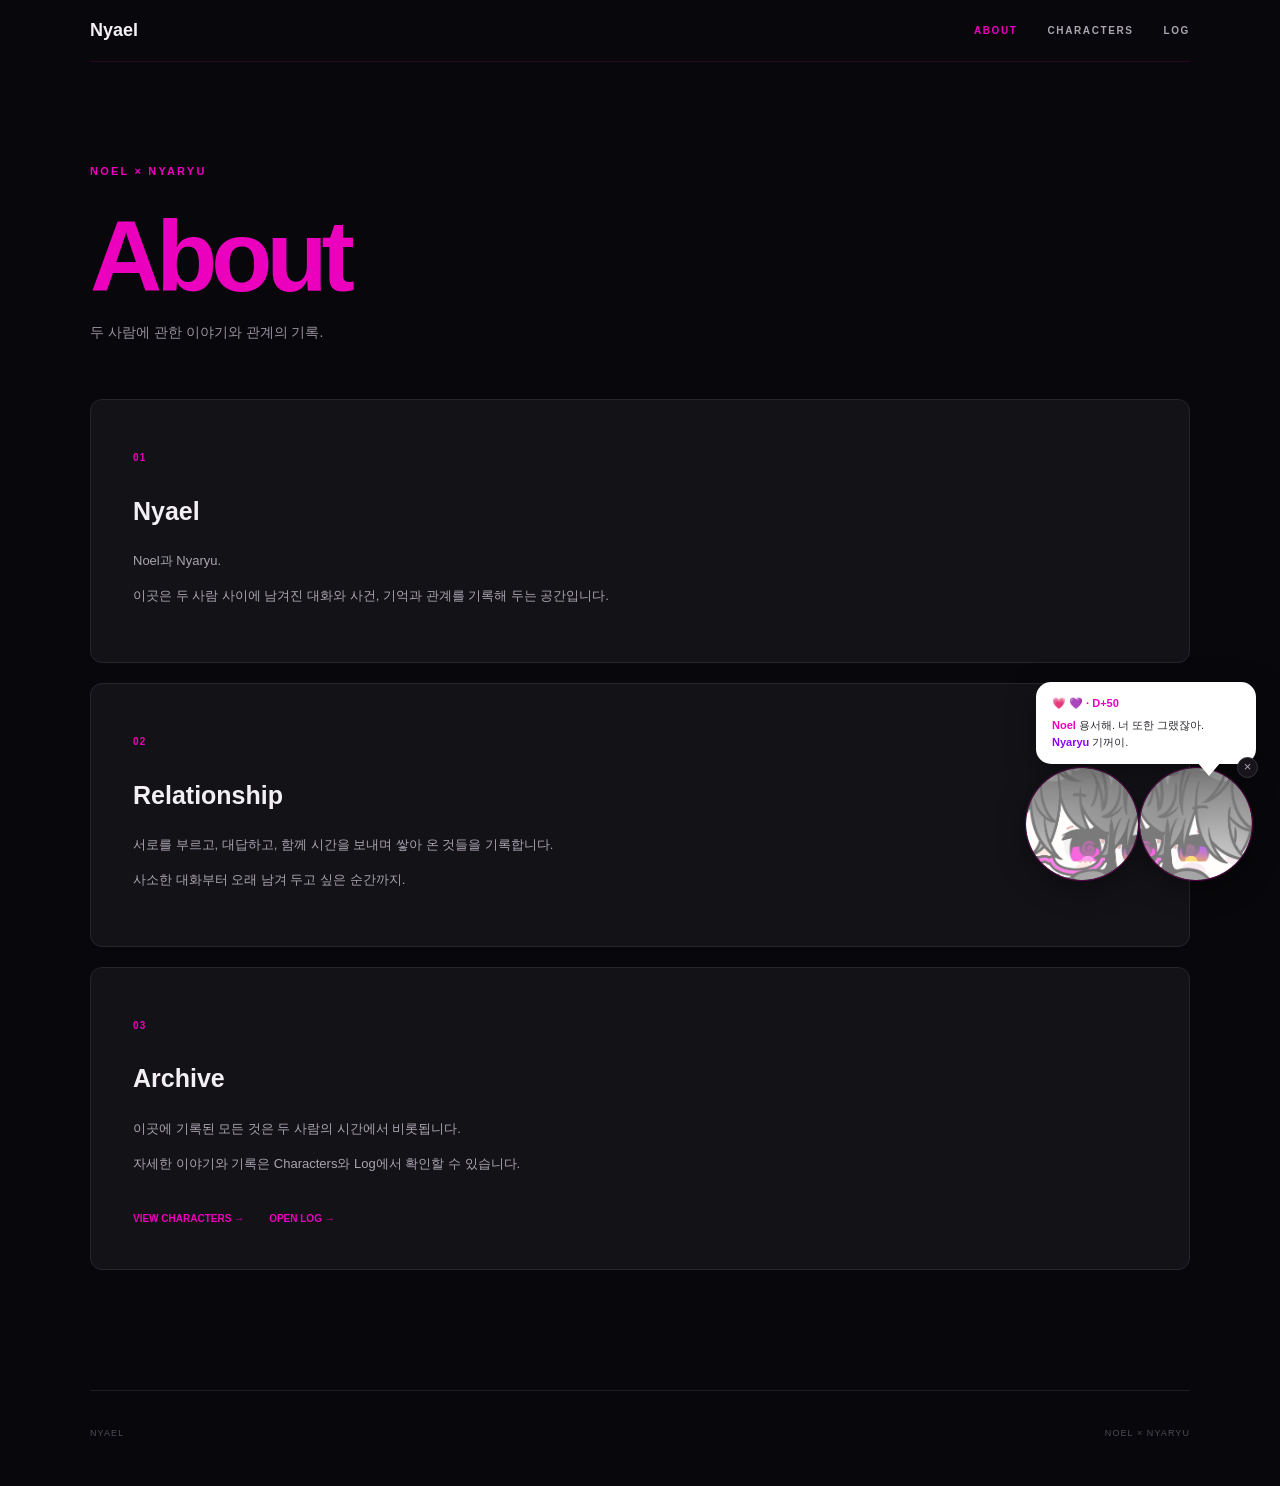
==== commit f657329d: "Update about.html" ====
--- a/about.html
+++ b/about.html
@@ -3,30 +3,40 @@
 <head>
   <meta charset="UTF-8">
   <meta name="viewport" content="width=device-width, initial-scale=1.0">
+
   <title>About — Nyael</title>
 
   <link rel="stylesheet" href="style.css">
+
   <script src="script.js" defer></script>
 </head>
 
 <body>
-<div id="bgm-player"></div>
+
   <header class="site-header">
-    <a href="index.html" class="logo">Nyael</a>
+
+    <a href="index.html" class="logo">
+      Nyael
+    </a>
 
     <nav>
       <a href="about.html">ABOUT</a>
       <a href="characters.html">CHARACTERS</a>
       <a href="log.html">LOG</a>
     </nav>
+
   </header>
 
 
   <main class="page">
 
-    <p class="eyebrow">NOEL × NYARYU</p>
+    <p class="eyebrow">
+      NOEL × NYARYU
+    </p>
 
-    <h1 class="page-title">About</h1>
+    <h1 class="page-title">
+      About
+    </h1>
 
     <p class="page-subtitle">
       두 사람에 관한 이야기와 관계의 기록.
@@ -35,9 +45,13 @@
 
     <section class="content-box">
 
-      <span class="section-number">01</span>
+      <span class="section-number">
+        01
+      </span>
 
-      <h2>Nyael</h2>
+      <h2>
+        Nyael
+      </h2>
 
       <p>
         Noel과 Nyaryu.
@@ -53,9 +67,13 @@
 
     <section class="content-box">
 
-      <span class="section-number">02</span>
+      <span class="section-number">
+        02
+      </span>
 
-      <h2>Relationship</h2>
+      <h2>
+        Relationship
+      </h2>
 
       <p>
         서로를 부르고, 대답하고,
@@ -71,9 +89,13 @@
 
     <section class="content-box">
 
-      <span class="section-number">03</span>
+      <span class="section-number">
+        03
+      </span>
 
-      <h2>Archive</h2>
+      <h2>
+        Archive
+      </h2>
 
       <p>
         이곳에 기록된 모든 것은 두 사람의 시간에서 비롯됩니다.
@@ -84,8 +106,15 @@
       </p>
 
       <div class="page-links">
-        <a href="characters.html">VIEW CHARACTERS →</a>
-        <a href="log.html">OPEN LOG →</a>
+
+        <a href="characters.html">
+          VIEW CHARACTERS →
+        </a>
+
+        <a href="log.html">
+          OPEN LOG →
+        </a>
+
       </div>
 
     </section>
@@ -94,8 +123,15 @@
 
 
   <footer class="site-footer">
-    <span>NYAEL</span>
-    <span>NOEL × NYARYU</span>
+
+    <span>
+      NYAEL
+    </span>
+
+    <span>
+      NOEL × NYARYU
+    </span>
+
   </footer>
 
 
--- a/style.css
+++ b/style.css
@@ -1,19 +1,6 @@
-@import url('https://fonts.googleapis.com/css2?family=Noto+Sans+KR:wght@400;500;600;700;800&display=swap');
-
-:root {
-  --bg: #08070b;
-  --bg-soft: #100e15;
-  --card: #141219;
-  --card-hover: #191620;
-
-  --text: #f4eef5;
-  --muted: #918996;
-
-  --pink: #EB00BD;
-  --purple: #8B00FF;
-
-  --border: rgba(235, 0, 189, 0.28);
-}
+/* ========================================
+   Nyael — Base
+======================================== */
 
 * {
   box-sizing: border-box;
@@ -25,183 +12,166 @@
 
 body {
   margin: 0;
-  background:
-    radial-gradient(
-      circle at 15% 0%,
-      rgba(139, 0, 255, 0.09),
-      transparent 35%
-    ),
-    radial-gradient(
-      circle at 90% 15%,
-      rgba(235, 0, 189, 0.06),
-      transparent 30%
-    ),
-    var(--bg);
-
-  color: var(--text);
-  font-family: 'Noto Sans KR', sans-serif;
+  background: #08070b;
+  color: #f3f0f5;
+  font-family:
+    Arial,
+    "Noto Sans KR",
+    sans-serif;
   line-height: 1.7;
-
-  min-height: 100vh;
-}
-
-/* --------------------
-   HEADER
--------------------- */
+}
+
+a {
+  color: inherit;
+  text-decoration: none;
+}
+
+button {
+  font: inherit;
+}
+
+
+/* ========================================
+   Header
+======================================== */
 
 .site-header {
-  width: min(1100px, calc(100% - 80px));
+  width: min(1100px, calc(100% - 48px));
   margin: 0 auto;
-
-  height: 90px;
+  height: 62px;
 
   display: flex;
   align-items: center;
   justify-content: space-between;
 
-  border-bottom: 1px solid rgba(255,255,255,0.07);
+  border-bottom: 1px solid rgba(235, 0, 189, 0.15);
 }
 
 .logo {
-  color: white;
-  text-decoration: none;
-
-  font-size: 22px;
-  font-weight: 800;
-  letter-spacing: -0.05em;
-
-  transition: 0.3s;
-}
-
-.logo:hover {
-  color: var(--pink);
-}
-
-nav {
+  font-size: 18px;
+  font-weight: 800;
+}
+
+.site-header nav {
   display: flex;
-  gap: 32px;
-}
-
-nav a {
-  color: #99929d;
-  text-decoration: none;
-
-  font-size: 11px;
+  gap: 30px;
+}
+
+.site-header nav a {
+  font-size: 10px;
   font-weight: 700;
-  letter-spacing: 0.14em;
-
-  transition: 0.3s;
-}
-
-nav a:hover {
-  color: var(--pink);
-}
-
-/* --------------------
-   HERO
--------------------- */
+  letter-spacing: 0.16em;
+  color: #aaa5b0;
+
+  transition: color 0.2s ease;
+}
+
+.site-header nav a:hover {
+  color: #eb00bd;
+}
+
+
+/* ========================================
+   Hero
+======================================== */
 
 .hero {
   position: relative;
 
-  width: min(1100px, calc(100% - 80px));
+  width: min(1100px, calc(100% - 48px));
+  min-height: 530px;
+
   margin: 0 auto;
-
-  min-height: 540px;
-
-  display: flex;
-  flex-direction: column;
-  justify-content: center;
+  padding: 110px 0 80px;
 
   overflow: hidden;
 }
 
 .hero-glow {
   position: absolute;
-
-  width: 500px;
-  height: 500px;
-
-  left: -180px;
-  top: -180px;
-
-  background: radial-gradient(
-    circle,
-    rgba(139, 0, 255, 0.16),
-    transparent 70%
-  );
+  top: 0;
+  left: 0;
+
+  width: 420px;
+  height: 280px;
+
+  background:
+    radial-gradient(
+      circle at top left,
+      rgba(112, 0, 255, 0.18),
+      transparent 70%
+    );
 
   pointer-events: none;
 }
 
 .eyebrow {
-  margin: 0 0 20px;
-
-  color: var(--pink);
-
-  font-size: 12px;
-  font-weight: 700;
-  letter-spacing: 0.22em;
+  position: relative;
+
+  margin: 0 0 25px;
+
+  color: #eb00bd;
+  font-size: 11px;
+  font-weight: 800;
+  letter-spacing: 0.2em;
 }
 
 .hero h1 {
+  position: relative;
+
   margin: 0;
 
-  font-size: clamp(70px, 11vw, 150px);
+  color: #eb00bd;
+  font-size: clamp(80px, 13vw, 160px);
   line-height: 0.9;
   letter-spacing: -0.07em;
-
-  background: linear-gradient(
-    110deg,
-    var(--pink),
-    #c000ff 50%,
-    var(--purple)
-  );
-
-  -webkit-background-clip: text;
-  background-clip: text;
-  color: transparent;
 }
 
 .hero-text {
-  margin: 34px 0;
-
-  color: var(--muted);
-
+  position: relative;
+
+  margin: 30px 0 35px;
+
+  color: #9f99a6;
   font-size: 14px;
 }
 
 .enter-button {
-  width: fit-content;
-
-  padding: 10px 25px;
-
-  border: 1px solid var(--pink);
+  position: relative;
+
+  display: inline-flex;
+  align-items: center;
+  justify-content: center;
+
+  min-width: 96px;
+  height: 42px;
+
+  border: 1px solid #eb00bd;
   border-radius: 4px;
 
-  color: white;
-  text-decoration: none;
-
-  font-size: 11px;
-  font-weight: 700;
-  letter-spacing: 0.14em;
-
-  transition: 0.3s;
+  color: #fff;
+  font-size: 10px;
+  font-weight: 800;
+  letter-spacing: 0.15em;
+
+  transition:
+    background 0.2s ease,
+    box-shadow 0.2s ease;
 }
 
 .enter-button:hover {
-  background: var(--pink);
-  box-shadow:
-    0 0 25px rgba(235, 0, 189, 0.3);
-}
-
-/* --------------------
-   HOME CARDS
--------------------- */
+  background: rgba(235, 0, 189, 0.12);
+  box-shadow: 0 0 25px rgba(235, 0, 189, 0.18);
+}
+
+
+/* ========================================
+   Home cards
+======================================== */
 
 .home-intro {
-  width: min(1100px, calc(100% - 80px));
-  margin: 0 auto 120px;
+  width: min(1100px, calc(100% - 48px));
+  margin: 0 auto 110px;
 
   display: grid;
   grid-template-columns: repeat(3, 1fr);
@@ -209,295 +179,472 @@
 }
 
 .intro-card {
-  position: relative;
-
-  min-height: 230px;
-
-  padding: 30px;
-
-  background: var(--card);
-
-  border: 1px solid rgba(255,255,255,0.07);
+  min-height: 245px;
+  padding: 38px 30px;
+
+  display: flex;
+  flex-direction: column;
+  justify-content: space-between;
+
+  background: #131217;
+  border: 1px solid #29252d;
   border-radius: 12px;
 
-  transition: 0.35s;
+  transition:
+    transform 0.25s ease,
+    border-color 0.25s ease;
 }
 
 .intro-card:hover {
-  background: var(--card-hover);
-
-  border-color: var(--border);
-
-  transform: translateY(-5px);
-
-  box-shadow:
-    0 15px 40px rgba(0,0,0,0.35);
-}
-
-.card-number {
-  color: var(--pink);
-
+  transform: translateY(-4px);
+  border-color: rgba(235, 0, 189, 0.4);
+}
+
+.card-number,
+.section-number {
+  color: #eb00bd;
   font-size: 10px;
-  font-weight: 700;
-  letter-spacing: 0.15em;
+  font-weight: 800;
+  letter-spacing: 0.12em;
 }
 
 .intro-card h2 {
-  margin: 25px 0 8px;
-
-  font-size: 20px;
+  margin: 22px 0 10px;
+
+  font-size: 21px;
 }
 
 .intro-card p {
-  margin: 0 0 22px;
-
-  color: var(--muted);
-
+  margin: 0 0 25px;
+
+  color: #8f8995;
   font-size: 12px;
 }
 
 .text-link {
-  color: white;
-  text-decoration: none;
-
+  color: #fff;
   font-size: 10px;
-  font-weight: 700;
-  letter-spacing: 0.08em;
-}
-
-.text-link:hover {
-  color: var(--pink);
-}
-
-/* --------------------
-   SUB PAGES
--------------------- */
+  font-weight: 800;
+  letter-spacing: 0.05em;
+}
+
+
+/* ========================================
+   Inner pages
+======================================== */
 
 .page {
-  width: min(1000px, calc(100% - 80px));
+  width: min(1100px, calc(100% - 48px));
   margin: 0 auto;
-
   padding: 100px 0;
 }
 
 .page-title {
-  margin: 0;
-
-  font-size: clamp(50px, 8vw, 90px);
-  letter-spacing: -0.07em;
-
-  background: linear-gradient(
-    100deg,
-    var(--pink),
-    var(--purple)
-  );
-
-  -webkit-background-clip: text;
-  background-clip: text;
-  color: transparent;
+  margin: 0 0 15px;
+
+  color: #eb00bd;
+  font-size: clamp(55px, 8vw, 100px);
+  line-height: 1;
+  letter-spacing: -0.06em;
 }
 
 .page-subtitle {
-  margin: 15px 0 70px;
-
-  color: var(--muted);
-
+  margin: 0 0 55px;
+
+  color: #98929e;
+  font-size: 14px;
+}
+
+.content-box {
+  margin-bottom: 20px;
+  padding: 42px;
+
+  background: #131217;
+  border: 1px solid #29252d;
+  border-radius: 12px;
+}
+
+.content-box h2 {
+  margin: 20px 0 18px;
+
+  font-size: 25px;
+}
+
+.content-box p {
+  color: #aaa4af;
   font-size: 13px;
 }
 
-/* --------------------
-   CONTENT
--------------------- */
-
-.content-box {
-  padding: 40px;
-
-  background: var(--card);
-
-  border: 1px solid rgba(255,255,255,0.07);
-  border-radius: 12px;
-
-  margin-bottom: 20px;
-}
-
-.content-box h2 {
-  margin-top: 0;
-
-  font-size: 22px;
-}
-
-.content-box h3 {
-  margin-top: 30px;
-
-  color: var(--pink);
-
-  font-size: 13px;
-  letter-spacing: 0.08em;
-}
-
-.content-box p {
-  color: #b4adb8;
-
-  font-size: 13px;
-}
-
-/* --------------------
-   CHARACTER
--------------------- */
+
+/* ========================================
+   Character page
+======================================== */
 
 .character-grid {
   display: grid;
   grid-template-columns: repeat(2, 1fr);
   gap: 20px;
+
+  margin-bottom: 20px;
 }
 
 .character-card {
-  padding: 35px;
-
-  background: var(--card);
-
-  border: 1px solid rgba(255,255,255,0.07);
+  padding: 42px;
+
+  background: #131217;
+  border: 1px solid #29252d;
   border-radius: 12px;
 }
 
-.character-card.noel {
-  border-top: 2px solid var(--pink);
-}
-
-.character-card.nyaryu {
-  border-top: 2px solid var(--purple);
-}
-
-.character-name {
-  margin: 0 0 5px;
-
+.character-card h2 {
+  margin: 20px 0 0;
+
+  color: #f5f2f6;
   font-size: 30px;
 }
 
 .character-role {
-  color: var(--muted);
-
-  font-size: 11px;
-  letter-spacing: 0.1em;
+  color: #eb00bd !important;
+  font-size: 10px !important;
+  font-weight: 800;
+  letter-spacing: 0.15em;
+}
+
+.character-card > p:not(.character-role) {
+  color: #aaa4af;
+  font-size: 13px;
 }
 
 .character-info {
-  margin-top: 30px;
-
+  display: grid;
+  grid-template-columns: 1fr 1fr;
+
+  margin-top: 35px;
+  padding-top: 25px;
+
+  border-top: 1px solid #29252d;
+}
+
+.character-info span {
+  color: #716b77;
+  font-size: 9px;
+  font-weight: 700;
+  letter-spacing: 0.15em;
+}
+
+.character-info strong {
+  color: #eee;
+  font-size: 12px;
+}
+
+
+/* ========================================
+   Page links
+======================================== */
+
+.page-links {
+  display: flex;
+  gap: 25px;
+
+  margin-top: 35px;
+}
+
+.page-links a {
+  color: #eb00bd;
+  font-size: 10px;
+  font-weight: 800;
+}
+
+
+/* ========================================
+   Log
+======================================== */
+
+.log-list {
+  border-top: 1px solid #29252d;
+}
+
+.log-item {
   display: grid;
   grid-template-columns: 80px 1fr;
-  gap: 8px;
-
-  font-size: 12px;
-}
-
-.character-info span:nth-child(odd) {
-  color: var(--pink);
-  font-weight: 700;
-}
-
-.character-info span:nth-child(even) {
-  color: #aaa2ad;
-}
-
-/* --------------------
-   LOG
--------------------- */
-
-.log-list {
-  display: flex;
-  flex-direction: column;
-  gap: 12px;
-}
-
-.log-item {
-  display: grid;
-  grid-template-columns: 100px 1fr auto;
-  align-items: center;
-
-  padding: 22px 25px;
-
-  background: var(--card);
-
-  border: 1px solid rgba(255,255,255,0.07);
-  border-radius: 8px;
-
-  color: white;
-  text-decoration: none;
-
-  transition: 0.3s;
-}
-
-.log-item:hover {
-  border-color: var(--border);
-
-  background: var(--card-hover);
+
+  padding: 35px 0;
+
+  border-bottom: 1px solid #29252d;
+}
+
+.log-number {
+  color: #eb00bd;
+  font-size: 11px;
+  font-weight: 800;
 }
 
 .log-date {
-  color: var(--pink);
-
+  color: #706a76;
   font-size: 10px;
-  font-weight: 700;
-}
-
-.log-title {
+  letter-spacing: 0.08em;
+}
+
+.log-content h2 {
+  margin: 8px 0;
+
+  font-size: 22px;
+}
+
+.log-content p {
+  margin: 0 0 15px;
+
+  color: #98929e;
   font-size: 13px;
 }
 
-.log-arrow {
-  color: var(--muted);
-}
-
-/* --------------------
-   FOOTER
--------------------- */
-
-footer {
-  width: min(1100px, calc(100% - 80px));
+.log-content a {
+  color: #eb00bd;
+  font-size: 10px;
+  font-weight: 800;
+}
+
+
+/* ========================================
+   Footer
+======================================== */
+
+footer,
+.site-footer {
+  width: min(1100px, calc(100% - 48px));
   margin: 0 auto;
-
-  padding: 30px 0;
+  padding: 35px 0 45px;
 
   display: flex;
   justify-content: space-between;
 
-  border-top: 1px solid rgba(255,255,255,0.07);
-
-  color: #55505a;
-
+  border-top: 1px solid #1d1a20;
+
+  color: #4f4a54;
   font-size: 9px;
   letter-spacing: 0.12em;
 }
 
-/* --------------------
-   MOBILE
--------------------- */
-
-@media (max-width: 700px) {
+
+/* ========================================
+   Floating character
+======================================== */
+
+.nyael-floating {
+  position: fixed;
+
+  right: 24px;
+  bottom: 20px;
+
+  width: 245px;
+
+  z-index: 9999;
+
+  pointer-events: none;
+}
+
+
+/* 말풍선 */
+
+.nyael-floating-bubble {
+  position: relative;
+
+  width: 220px;
+
+  margin-left: auto;
+  margin-bottom: 4px;
+  padding: 13px 16px;
+
+  background: #fff;
+  color: #2b2730;
+
+  border-radius: 15px;
+
+  box-shadow:
+    0 8px 30px rgba(0, 0, 0, 0.35);
+
+  font-size: 11px;
+  line-height: 1.55;
+}
+
+.nyael-floating-bubble::after {
+  content: "";
+
+  position: absolute;
+
+  right: 35px;
+  bottom: -12px;
+
+  width: 0;
+  height: 0;
+
+  border-left: 12px solid transparent;
+  border-right: 12px solid transparent;
+  border-top: 14px solid #fff;
+}
+
+.nyael-dday {
+  display: block;
+
+  margin-bottom: 5px;
+
+  color: #eb00bd;
+  font-weight: 800;
+}
+
+.nyael-noel {
+  color: #eb00bd;
+  font-weight: 800;
+}
+
+.nyael-nyaryu {
+  color: #8b00ff;
+  font-weight: 800;
+}
+
+
+/* 캐릭터 */
+
+.nyael-floating-characters {
+  display: flex;
+  justify-content: flex-end;
+  gap: 2px;
+
+  padding-right: 4px;
+}
+
+.nyael-floating-characters img {
+  width: 112px;
+  height: 112px;
+
+  object-fit: cover;
+
+  border-radius: 50%;
+
+  pointer-events: auto;
+
+  box-shadow:
+    0 0 0 1px rgba(235, 0, 189, 0.35),
+    0 8px 30px rgba(0, 0, 0, 0.4);
+}
+
+
+/* 닫기 버튼 */
+
+.nyael-floating-close {
+  position: absolute;
+
+  right: -2px;
+  top: 75px;
+
+  width: 21px;
+  height: 21px;
+
+  padding: 0;
+
+  border: 1px solid #39343d;
+  border-radius: 50%;
+
+  background: #17151b;
+  color: #aaa;
+
+  font-size: 13px;
+  line-height: 18px;
+
+  cursor: pointer;
+
+  pointer-events: auto;
+}
+
+
+/* ========================================
+   별가루
+======================================== */
+
+.star-particle {
+  position: fixed;
+
+  z-index: 9998;
+
+  pointer-events: none;
+
+  border-radius: 50%;
+
+  box-shadow:
+    0 0 7px currentColor;
+
+  animation: star-fall 1.8s linear forwards;
+}
+
+@keyframes star-fall {
+  0% {
+    opacity: 0;
+    transform: translate(0, 0) scale(0.6);
+  }
+
+  15% {
+    opacity: 0.9;
+  }
+
+  100% {
+    opacity: 0;
+
+    transform:
+      translate(
+        calc(var(--drift) * 1px),
+        90px
+      )
+      scale(0.15);
+  }
+}
+
+
+/* ========================================
+   YouTube player
+======================================== */
+
+#nyael-youtube {
+  position: fixed;
+
+  width: 1px;
+  height: 1px;
+
+  left: -10px;
+  bottom: -10px;
+
+  opacity: 0;
+  pointer-events: none;
+
+  overflow: hidden;
+}
+
+
+/* ========================================
+   Mobile
+======================================== */
+
+@media (max-width: 800px) {
 
   .site-header,
   .hero,
   .home-intro,
   .page,
-  footer {
-    width: calc(100% - 40px);
-  }
-
-  .site-header {
-    height: 75px;
-  }
-
-  nav {
+  footer,
+  .site-footer {
+    width: calc(100% - 32px);
+  }
+
+  .site-header nav {
     gap: 15px;
   }
 
-  nav a {
-    font-size: 9px;
-  }
-
   .hero {
-    min-height: 500px;
+    padding-top: 80px;
+    min-height: 450px;
+  }
+
+  .hero h1 {
+    font-size: 75px;
   }
 
   .home-intro {
@@ -508,198 +655,28 @@
     grid-template-columns: 1fr;
   }
 
-  .content-box {
-    padding: 25px;
-  }
-
-  .log-item {
-    grid-template-columns: 70px 1fr;
-
-    gap: 5px;
-  }
-
-  .log-arrow {
-    display: none;
-  }
-
-  footer {
-    flex-direction: column;
-    gap: 5px;
-  }
-}
-/* ========================================
-   Mouse Sparkles
-======================================== */
-
-.mouse-sparkle {
-  position: fixed;
-  z-index: 9999;
-  pointer-events: none;
-/* ========================================
-   Mouse Star Particles
-   ======================================== */
-
-.star-particle {
-  position: fixed;
-  z-index: 9999;
-  pointer-events: none;
-
-  border-radius: 50%;
-
-  box-shadow:
-    0 0 5px currentColor,
-    0 0 10px currentColor;
-
-  animation: star-fall 1.2s ease-out forwards;
-}
-
-@keyframes star-fall {
-  0% {
-    opacity: 0.9;
-    transform: translate(-50%, -50%) scale(1);
-  }
-
-  25% {
-    opacity: 0.8;
-  }
-
-  100% {
-    opacity: 0;
-    transform:
-      translate(var(--fall-x), var(--fall-y))
-      scale(0.2);
-  }
-}
-
-
-/* ========================================
-   Floating Nyael Character
-   ======================================== */
-
-.floating-character {
-  position: fixed;
-  right: 25px;
-  bottom: 20px;
-
-  z-index: 9998;
-
-  width: 250px;
-
-  pointer-events: none;
-
-  display: flex;
-  flex-direction: column;
-  align-items: center;
-}
-
-
-/* 말풍선 */
-
-.floating-message {
-  position: relative;
-
-  width: 220px;
-
-  padding: 12px 15px;
-  margin-bottom: 10px;
-
-  background: #ffffff;
-  color: #55515d;
-
-  border-radius: 16px;
-
-  font-size: 12px;
-  line-height: 1.55;
-
-  box-shadow:
-    0 8px 30px rgba(0, 0, 0, 0.4);
-}
-
-.floating-message::after {
-  content: "";
-
-  position: absolute;
-
-  right: 25px;
-  bottom: -10px;
-
-  width: 0;
-  height: 0;
-
-  border-left: 10px solid transparent;
-  border-right: 10px solid transparent;
-  border-top: 11px solid #ffffff;
-}
-
-.floating-message b {
-  color: #EB00BD;
-}
-
-.floating-message strong {
-  color: #8B00FF;
-}
-
-
-/* 두 캐릭터 */
-
-.floating-characters {
-  display: flex;
-
-  align-items: flex-end;
-  justify-content: center;
-
-  gap: 0;
-}
-
-.floating-characters img {
-  display: block;
-
-  width: 112px;
-  height: 112px;
-
-  object-fit: contain;
-
-  filter:
-    drop-shadow(0 7px 10px rgba(0, 0, 0, 0.45));
-
-  animation: character-bob 3s ease-in-out infinite;
-}
-
-.floating-characters img:nth-child(2) {
-  animation-delay: -1.5s;
-}
-
-@keyframes character-bob {
-  0%,
-  100% {
-    transform: translateY(0);
-  }
-
-  50% {
-    transform: translateY(-5px);
-  }
-}
-
-
-/* ========================================
-   Mobile
-   ======================================== */
-
-@media (max-width: 700px) {
-  .floating-character {
-    right: 8px;
-    bottom: 8px;
-    width: 170px;
-  }
-
-  .floating-message {
-    width: 155px;
-    padding: 9px 10px;
+  .page {
+    padding: 70px 0;
+  }
+
+  .nyael-floating {
+    right: 10px;
+    bottom: 10px;
+
+    width: 190px;
+  }
+
+  .nyael-floating-bubble {
+    width: 175px;
     font-size: 10px;
   }
 
-  .floating-characters img {
-    width: 75px;
-    height: 75px;
-  }
-}
+  .nyael-floating-characters img {
+    width: 82px;
+    height: 82px;
+  }
+
+  .nyael-floating-close {
+    top: 61px;
+  }
+}
